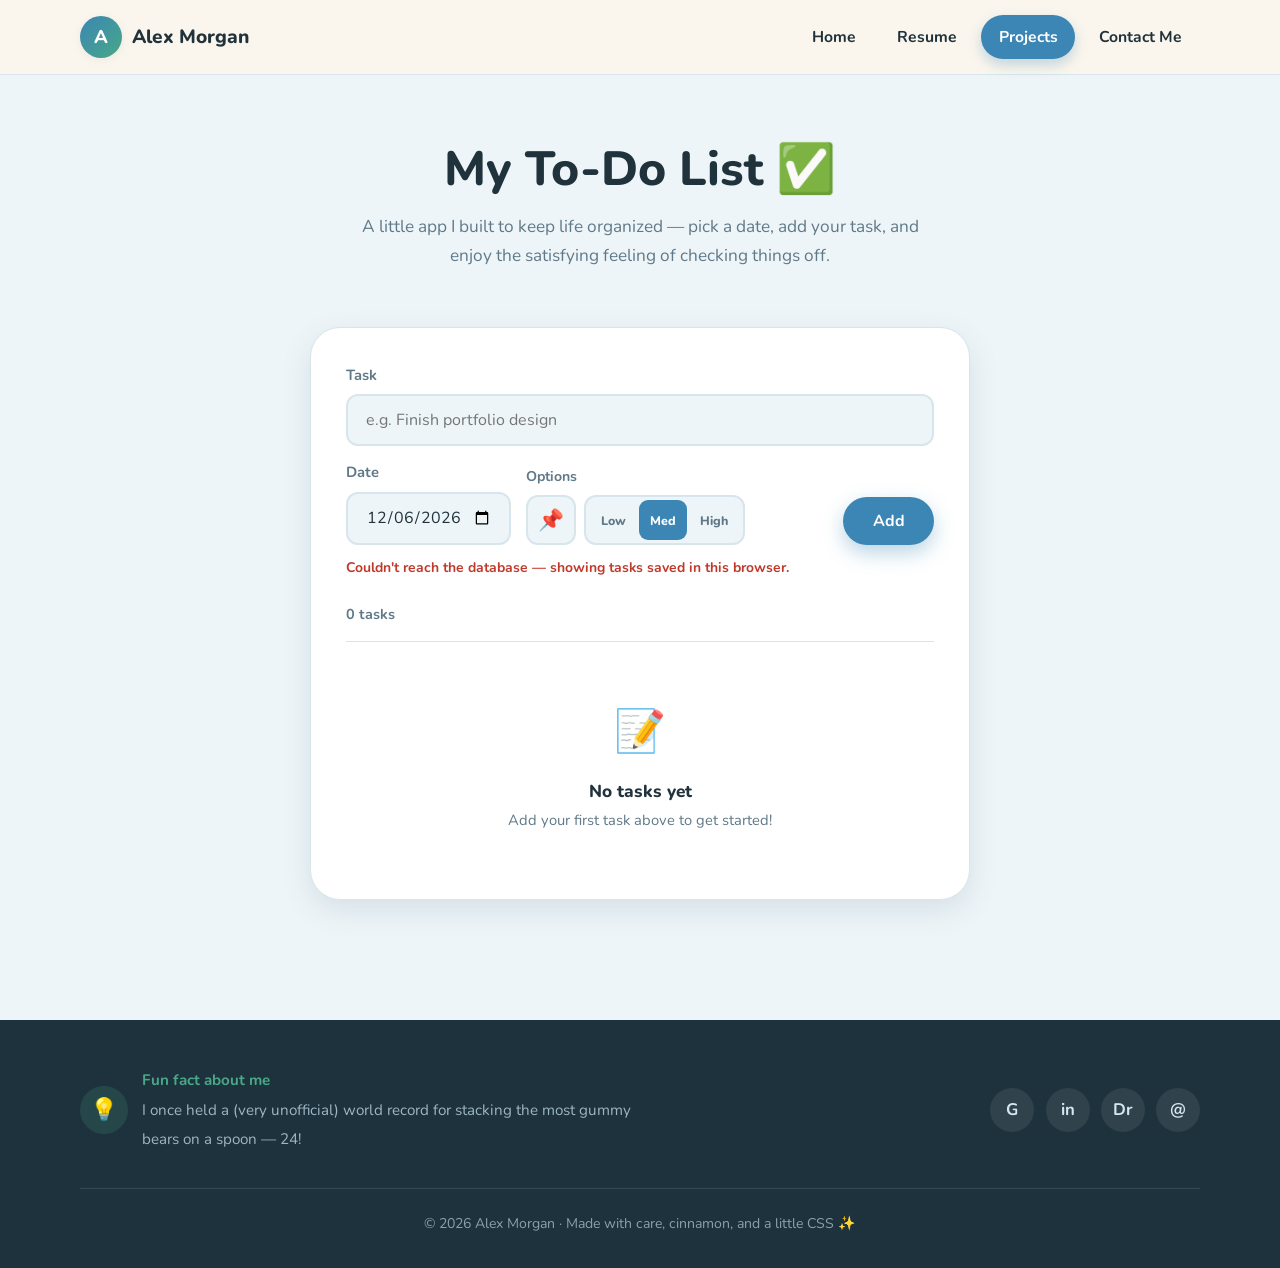
==== projects.html @ abf3d5d0 "Add files via upload" ====
<!DOCTYPE html>
<html lang="en">
<head>
  <meta charset="UTF-8" />
  <meta name="viewport" content="width=device-width, initial-scale=1.0" />
  <title>Projects — Alex Morgan</title>
  <meta name="description" content="A project by Alex Morgan — a clean, friendly to-do list app." />
  <link rel="preconnect" href="https://fonts.googleapis.com" />
  <link rel="preconnect" href="https://fonts.gstatic.com" crossorigin />
  <link href="https://fonts.googleapis.com/css2?family=Nunito:wght@400;600;700;800&display=swap" rel="stylesheet" />
  <link rel="stylesheet" href="style.css" />
  <link rel="icon" href="data:image/svg+xml,<svg xmlns='http://www.w3.org/2000/svg' viewBox='0 0 100 100'><text y='.9em' font-size='90'>🌊</text></svg>" />
</head>
<body>

  <!-- ============ Navbar ============ -->
  <header class="navbar">
    <div class="container navbar__inner">
      <a class="brand" href="index.html">
        <span class="brand__mark">A</span>
        Alex Morgan
      </a>
      <button class="nav-toggle" aria-label="Toggle navigation menu" aria-expanded="false" aria-controls="navLinks">
        <span></span>
      </button>
      <nav class="nav-links" id="navLinks">
        <a href="index.html">Home</a>
        <a href="resume.html">Resume</a>
        <a href="projects.html" class="active">Projects</a>
        <a href="contact.html">Contact Me</a>
      </nav>
    </div>
  </header>

  <main>
    <!-- ============ Page hero ============ -->
    <section class="page-hero">
      <div class="container reveal">
        <h1>My To-Do List ✅</h1>
        <p>
          A little app I built to keep life organized — pick a date, add your task, and enjoy the
          satisfying feeling of checking things off.
        </p>
      </div>
    </section>

    <section class="section" style="padding-top: 1rem;">
      <div class="container todo-wrap">

        <!-- ============ To-do card ============ -->
        <div class="todo-card reveal">

          <!-- Add-task form -->
          <form class="todo-form" id="todoForm" novalidate>
            <div class="todo-form__main">
              <div class="field todo-field-task">
                <label class="todo-label" for="todoInput">Task</label>
                <input
                  type="text"
                  id="todoInput"
                  placeholder="e.g. Finish portfolio design"
                  autocomplete="off"
                  maxlength="120" />
              </div>
              <div class="field todo-field-date">
                <label class="todo-label" for="todoDate">Date</label>
                <input type="date" id="todoDate" />
              </div>
              <div class="field todo-field-pickers">
                <span class="todo-label">Options</span>
                <div class="todo-pickers">
                  <div class="emoji-picker" id="emojiPicker">
                    <button
                      type="button"
                      class="emoji-picker__btn"
                      id="emojiBtn"
                      aria-haspopup="true"
                      aria-expanded="false"
                      aria-label="Task emoji: 📌 — change">📌</button>
                    <div class="emoji-picker__pop" id="emojiPop">
                      <button type="button" class="emoji-option is-selected" data-emoji="📌" aria-label="Pin">📌</button>
                      <button type="button" class="emoji-option" data-emoji="✅" aria-label="Check mark">✅</button>
                      <button type="button" class="emoji-option" data-emoji="🎯" aria-label="Target">🎯</button>
                      <button type="button" class="emoji-option" data-emoji="📚" aria-label="Books">📚</button>
                      <button type="button" class="emoji-option" data-emoji="💼" aria-label="Briefcase">💼</button>
                      <button type="button" class="emoji-option" data-emoji="🏠" aria-label="House">🏠</button>
                      <button type="button" class="emoji-option" data-emoji="🛒" aria-label="Shopping cart">🛒</button>
                      <button type="button" class="emoji-option" data-emoji="💪" aria-label="Flexed biceps">💪</button>
                      <button type="button" class="emoji-option" data-emoji="⏰" aria-label="Alarm clock">⏰</button>
                      <button type="button" class="emoji-option" data-emoji="🎨" aria-label="Art">🎨</button>
                      <button type="button" class="emoji-option" data-emoji="🎵" aria-label="Music">🎵</button>
                      <button type="button" class="emoji-option" data-emoji="💰" aria-label="Money bag">💰</button>
                      <button type="button" class="emoji-option" data-emoji="📞" aria-label="Phone">📞</button>
                      <button type="button" class="emoji-option" data-emoji="🧹" aria-label="Broom">🧹</button>
                      <button type="button" class="emoji-option" data-emoji="☕" aria-label="Coffee">☕</button>
                      <button type="button" class="emoji-option" data-emoji="🎁" aria-label="Gift">🎁</button>
                      <button type="button" class="emoji-option emoji-option--none" data-emoji="" aria-label="No emoji">None</button>
                    </div>
                  </div>
                  <div class="prio-picker" id="prioPicker" role="radiogroup" aria-label="Task priority">
                    <button type="button" class="prio-btn prio-btn--low" data-prio="low" role="radio" aria-checked="false">Low</button>
                    <button type="button" class="prio-btn prio-btn--medium is-selected" data-prio="medium" role="radio" aria-checked="true">Med</button>
                    <button type="button" class="prio-btn prio-btn--high" data-prio="high" role="radio" aria-checked="false">High</button>
                  </div>
                </div>
              </div>
              <button class="btn btn--primary todo-add-btn" type="submit">Add</button>
            </div>
            <p class="todo-error" id="todoError" role="alert"></p>
          </form>

          <!-- Summary -->
          <div class="todo-summary" id="todoSummary" aria-live="polite">
            <span id="todoCount">0 tasks</span>
          </div>

          <!-- Task list -->
          <ul class="todo-list" id="todoList"></ul>

          <!-- Empty state -->
          <div class="todo-empty" id="todoEmpty">
            <div class="todo-empty__icon">📝</div>
            <p>No tasks yet</p>
            <span>Add your first task above to get started!</span>
          </div>

        </div>
      </div>
    </section>
  </main>

  <!-- ============ Footer ============ -->
  <footer class="footer">
    <div class="container">
      <div class="footer__grid">
        <div class="footer__fact">
          <span class="icon">💡</span>
          <div>
            <strong>Fun fact about me</strong>
            <span>I once held a (very unofficial) world record for stacking the most gummy bears on a spoon — 24!</span>
          </div>
        </div>
        <div class="footer__social">
          <a href="https://github.com/" target="_blank" rel="noopener" aria-label="GitHub">G</a>
          <a href="https://www.linkedin.com/" target="_blank" rel="noopener" aria-label="LinkedIn">in</a>
          <a href="https://dribbble.com/" target="_blank" rel="noopener" aria-label="Dribbble">Dr</a>
          <a href="mailto:hello@alexmorgan.example" aria-label="Email">@</a>
        </div>
      </div>
      <p class="footer__bottom">© 2026 Alex Morgan · Made with care, cinnamon, and a little CSS ✨</p>
    </div>
  </footer>

  <script src="script.js"></script>
</body>
</html>
---- style.css ----
/* ============================================================
   Personal Website — Cool & Calm Theme
   Palette: ice blue, ocean blue, teal green, deep slate
   ============================================================ */

:root {
  --bg: #eef5f8;
  --bg-soft: #e0edf2;
  --surface: #ffffff;
  --primary: #3b86b4;
  --primary-dark: #2a6a90;
  --primary-tint: #dcebf4;
  --accent: #48a887;
  --accent-tint: #ddf0e8;
  --sage: #73a2a0;
  --text: #20333c;
  --text-muted: #607988;
  --border: #d8e5ec;
  --shadow-sm: 0 2px 10px rgba(33, 80, 105, 0.08);
  --shadow-md: 0 10px 30px rgba(33, 80, 105, 0.12);
  --shadow-lg: 0 18px 45px rgba(33, 80, 105, 0.18);
  --radius-sm: 12px;
  --radius-md: 20px;
  --radius-lg: 30px;
  --radius-pill: 999px;
  --max-width: 1120px;
  --nav-height: 74px;
}

/* ---------- Reset ---------- */
*,
*::before,
*::after {
  box-sizing: border-box;
  margin: 0;
  padding: 0;
}

html {
  scroll-behavior: smooth;
  scroll-padding-top: calc(var(--nav-height) + 16px);
}

body {
  font-family: "Nunito", "Segoe UI", system-ui, -apple-system, sans-serif;
  background-color: var(--bg);
  color: var(--text);
  line-height: 1.7;
  font-size: 1.05rem;
  -webkit-font-smoothing: antialiased;
  overflow-x: hidden;
}

img {
  max-width: 100%;
  display: block;
}

a {
  color: var(--primary-dark);
  text-decoration: none;
  transition: color 0.2s ease;
}

a:hover {
  color: var(--primary);
}

ul {
  list-style: none;
}

h1,
h2,
h3,
h4 {
  font-family: "Nunito", "Segoe UI", system-ui, sans-serif;
  font-weight: 800;
  line-height: 1.25;
  color: var(--text);
}

/* ---------- Layout helpers ---------- */
.container {
  width: min(100% - 2.5rem, var(--max-width));
  margin-inline: auto;
}

.section {
  padding: 5.5rem 0;
}

.section--alt {
  background: linear-gradient(180deg, var(--bg-soft), var(--bg));
}

.section-head {
  text-align: center;
  max-width: 620px;
  margin: 0 auto 3rem;
}

.section-head .eyebrow {
  display: inline-block;
  background: var(--primary-tint);
  color: var(--primary-dark);
  font-weight: 800;
  font-size: 0.82rem;
  letter-spacing: 0.08em;
  text-transform: uppercase;
  padding: 0.35rem 1rem;
  border-radius: var(--radius-pill);
  margin-bottom: 1rem;
}

.section-head h2 {
  font-size: clamp(1.7rem, 3.5vw, 2.4rem);
  margin-bottom: 0.75rem;
}

.section-head p {
  color: var(--text-muted);
}

/* ---------- Buttons ---------- */
.btn {
  display: inline-flex;
  align-items: center;
  gap: 0.5rem;
  font-family: inherit;
  font-weight: 700;
  font-size: 1rem;
  padding: 0.85rem 1.8rem;
  border-radius: var(--radius-pill);
  border: 2px solid transparent;
  cursor: pointer;
  transition: transform 0.2s ease, box-shadow 0.2s ease, background 0.2s ease;
}

.btn--primary {
  background: var(--primary);
  color: #fff;
  box-shadow: 0 8px 20px rgba(59, 134, 180, 0.35);
}

.btn--primary:hover {
  background: var(--primary-dark);
  color: #fff;
  transform: translateY(-2px);
  box-shadow: 0 12px 26px rgba(59, 134, 180, 0.42);
}

.btn--ghost {
  background: transparent;
  color: var(--primary-dark);
  border-color: var(--primary);
}

.btn--ghost:hover {
  background: var(--primary-tint);
  transform: translateY(-2px);
}

.btn--soft {
  background: var(--accent-tint);
  color: #9a6b1f;
}

.btn--soft:hover {
  background: var(--accent);
  color: #fff;
  transform: translateY(-2px);
}

/* ---------- Navbar ---------- */
.navbar {
  position: sticky;
  top: 0;
  z-index: 100;
  background: rgba(253, 246, 236, 0.85);
  backdrop-filter: blur(12px);
  -webkit-backdrop-filter: blur(12px);
  border-bottom: 1px solid var(--border);
}

.navbar__inner {
  height: var(--nav-height);
  display: flex;
  align-items: center;
  justify-content: space-between;
}

.brand {
  display: flex;
  align-items: center;
  gap: 0.65rem;
  font-weight: 800;
  font-size: 1.2rem;
  color: var(--text);
}

.brand__mark {
  width: 42px;
  height: 42px;
  border-radius: 50%;
  background: linear-gradient(135deg, var(--primary), var(--accent));
  display: grid;
  place-items: center;
  color: #fff;
  font-size: 1.15rem;
  font-weight: 800;
  box-shadow: var(--shadow-sm);
}

.brand:hover {
  color: var(--primary-dark);
}

.nav-links {
  display: flex;
  align-items: center;
  gap: 0.4rem;
}

.nav-links a {
  padding: 0.55rem 1.1rem;
  border-radius: var(--radius-pill);
  color: var(--text);
  font-weight: 700;
  font-size: 0.98rem;
}

.nav-links a:hover {
  background: var(--primary-tint);
  color: var(--primary-dark);
}

.nav-links a.active {
  background: var(--primary);
  color: #fff;
  box-shadow: 0 6px 14px rgba(59, 134, 180, 0.3);
}

.nav-toggle {
  display: none;
  background: none;
  border: none;
  cursor: pointer;
  width: 46px;
  height: 46px;
  border-radius: 14px;
  place-items: center;
}

.nav-toggle span {
  display: block;
  width: 24px;
  height: 3px;
  background: var(--text);
  border-radius: 3px;
  position: relative;
  transition: background 0.25s;
}

.nav-toggle span::before,
.nav-toggle span::after {
  content: "";
  position: absolute;
  left: 0;
  width: 24px;
  height: 3px;
  background: var(--text);
  border-radius: 3px;
  transition: transform 0.25s, top 0.25s;
}

.nav-toggle span::before {
  top: -8px;
}

.nav-toggle span::after {
  top: 8px;
}

.nav-toggle[aria-expanded="true"] span {
  background: transparent;
}

.nav-toggle[aria-expanded="true"] span::before {
  top: 0;
  transform: rotate(45deg);
}

.nav-toggle[aria-expanded="true"] span::after {
  top: 0;
  transform: rotate(-45deg);
}

/* ---------- Hero (homepage) ---------- */
.hero {
  padding: 4.5rem 0 5rem;
}

.hero__grid {
  display: grid;
  grid-template-columns: 1.25fr 0.9fr;
  align-items: center;
  gap: 3.5rem;
}

.hero__badge {
  display: inline-flex;
  align-items: center;
  gap: 0.5rem;
  background: var(--surface);
  border: 1px solid var(--border);
  padding: 0.45rem 1.1rem;
  border-radius: var(--radius-pill);
  font-size: 0.92rem;
  font-weight: 700;
  color: var(--text-muted);
  box-shadow: var(--shadow-sm);
  margin-bottom: 1.4rem;
}

.hero h1 {
  font-size: clamp(2.2rem, 5vw, 3.4rem);
  margin-bottom: 1.1rem;
}

.hero h1 .wave {
  display: inline-block;
  transform-origin: 70% 70%;
}

.hero h1 .highlight {
  color: var(--primary);
  position: relative;
  white-space: nowrap;
}

.hero h1 .highlight::after {
  content: "";
  position: absolute;
  left: 0;
  right: 0;
  bottom: 4px;
  height: 12px;
  background: var(--accent-tint);
  z-index: -1;
  border-radius: 6px;
}

.hero__intro {
  font-size: 1.12rem;
  color: var(--text-muted);
  max-width: 520px;
  margin-bottom: 2rem;
}

.hero__actions {
  display: flex;
  flex-wrap: wrap;
  gap: 0.9rem;
}

.hero__photo {
  position: relative;
  justify-self: center;
}

.hero__photo .blob {
  position: absolute;
  inset: -18px;
  background: linear-gradient(140deg, var(--primary-tint), var(--accent-tint));
  border-radius: 46% 54% 58% 42% / 48% 44% 56% 52%;
  animation: blob-morph 9s ease-in-out infinite;
}

.hero__photo img,
.hero__photo svg.avatar-fallback {
  position: relative;
  width: min(340px, 78vw);
  aspect-ratio: 1;
  border-radius: 50%;
  object-fit: cover;
  border: 7px solid var(--surface);
  box-shadow: var(--shadow-lg);
}

.hero__photo .chip {
  position: absolute;
  background: var(--surface);
  padding: 0.5rem 1rem;
  border-radius: var(--radius-pill);
  font-size: 0.88rem;
  font-weight: 700;
  box-shadow: var(--shadow-md);
  z-index: 2;
  display: flex;
  align-items: center;
  gap: 0.4rem;
}

.hero__photo .chip--1 {
  top: 8%;
  left: -8%;
  animation: floaty 4.5s ease-in-out infinite;
}

.hero__photo .chip--2 {
  bottom: 10%;
  right: -6%;
  animation: floaty 5.2s ease-in-out infinite 0.8s;
}

@keyframes blob-morph {
  0%, 100% { border-radius: 46% 54% 58% 42% / 48% 44% 56% 52%; }
  50% { border-radius: 58% 42% 44% 56% / 52% 58% 42% 48%; }
}

@keyframes floaty {
  0%, 100% { transform: translateY(0); }
  50% { transform: translateY(-10px); }
}

/* ---------- "Three things" cards ---------- */
.things-grid {
  display: grid;
  grid-template-columns: repeat(3, 1fr);
  gap: 1.6rem;
}

.thing-card {
  background: var(--surface);
  border: 1px solid var(--border);
  border-radius: var(--radius-md);
  padding: 2.2rem 1.8rem;
  text-align: center;
  box-shadow: var(--shadow-sm);
  transition: transform 0.25s ease, box-shadow 0.25s ease;
}

.thing-card:hover {
  transform: translateY(-6px);
  box-shadow: var(--shadow-md);
}

.thing-card__icon {
  width: 74px;
  height: 74px;
  margin: 0 auto 1.3rem;
  border-radius: 22px;
  display: grid;
  place-items: center;
  font-size: 2rem;
}

.thing-card:nth-child(1) .thing-card__icon { background: var(--primary-tint); }
.thing-card:nth-child(2) .thing-card__icon { background: var(--accent-tint); }
.thing-card:nth-child(3) .thing-card__icon { background: #d8ece5; }

.thing-card h3 {
  font-size: 1.2rem;
  margin-bottom: 0.6rem;
}

.thing-card p {
  color: var(--text-muted);
  font-size: 0.98rem;
}

/* ---------- Footer ---------- */
.footer {
  background: #1e323d;
  color: #d7e5ec;
  padding: 3rem 0 2rem;
  margin-top: 2rem;
}

.footer__grid {
  display: flex;
  flex-wrap: wrap;
  align-items: center;
  justify-content: space-between;
  gap: 1.5rem;
}

.footer__fact {
  display: flex;
  align-items: center;
  gap: 0.9rem;
  max-width: 560px;
}

.footer__fact .icon {
  flex-shrink: 0;
  width: 48px;
  height: 48px;
  border-radius: 50%;
  background: rgba(72, 168, 135, 0.18);
  display: grid;
  place-items: center;
  font-size: 1.4rem;
}

.footer__fact strong {
  display: block;
  color: var(--accent);
  font-size: 0.95rem;
  margin-bottom: 0.15rem;
}

.footer__fact span {
  font-size: 0.95rem;
  color: #9cb6c2;
}

.footer__social {
  display: flex;
  gap: 0.7rem;
}

.footer__social a {
  width: 44px;
  height: 44px;
  border-radius: 50%;
  background: rgba(255, 255, 255, 0.08);
  display: grid;
  place-items: center;
  color: #d7e5ec;
  font-size: 1.05rem;
  font-weight: 700;
  transition: background 0.2s, transform 0.2s;
}

.footer__social a:hover {
  background: var(--primary);
  color: #fff;
  transform: translateY(-3px);
}

.footer__bottom {
  text-align: center;
  margin-top: 2.2rem;
  padding-top: 1.4rem;
  border-top: 1px solid rgba(255, 255, 255, 0.1);
  font-size: 0.88rem;
  color: #88a1ad;
}

/* ---------- Page hero (sub-pages) ---------- */
.page-hero {
  padding: 4rem 0 2.5rem;
  text-align: center;
}

.page-hero h1 {
  font-size: clamp(2rem, 4.5vw, 3rem);
  margin-bottom: 0.8rem;
}

.page-hero p {
  color: var(--text-muted);
  max-width: 580px;
  margin: 0 auto;
  font-size: 1.08rem;
}

/* ---------- Resume page ---------- */
.resume-layout {
  display: grid;
  grid-template-columns: 1fr 2fr;
  gap: 2.5rem;
  align-items: start;
}

.resume-aside {
  display: flex;
  flex-direction: column;
  gap: 1.6rem;
  position: sticky;
  top: calc(var(--nav-height) + 24px);
}

.panel {
  background: var(--surface);
  border: 1px solid var(--border);
  border-radius: var(--radius-md);
  padding: 1.8rem;
  box-shadow: var(--shadow-sm);
}

.panel h3 {
  font-size: 1.1rem;
  margin-bottom: 1.1rem;
  display: flex;
  align-items: center;
  gap: 0.55rem;
}

.panel h3 .dot {
  width: 10px;
  height: 10px;
  border-radius: 50%;
  background: var(--primary);
}

.detail-list li {
  display: flex;
  gap: 0.75rem;
  padding: 0.55rem 0;
  font-size: 0.96rem;
  color: var(--text-muted);
  border-bottom: 1px dashed var(--border);
}

.detail-list li:last-child {
  border-bottom: none;
}

.detail-list .ic {
  flex-shrink: 0;
}

.detail-list strong {
  display: block;
  color: var(--text);
  font-weight: 700;
}

.skill-tags {
  display: flex;
  flex-wrap: wrap;
  gap: 0.55rem;
}

.skill-tags span {
  background: var(--primary-tint);
  color: var(--primary-dark);
  font-weight: 700;
  font-size: 0.85rem;
  padding: 0.35rem 0.9rem;
  border-radius: var(--radius-pill);
}

.skill-tags span.alt {
  background: var(--accent-tint);
  color: #9a6b1f;
}

.skill-bar {
  margin-bottom: 1rem;
}

.skill-bar__label {
  display: flex;
  justify-content: space-between;
  font-size: 0.9rem;
  font-weight: 700;
  margin-bottom: 0.35rem;
}

.skill-bar__track {
  height: 9px;
  background: var(--bg-soft);
  border-radius: var(--radius-pill);
  overflow: hidden;
}

.skill-bar__fill {
  height: 100%;
  width: 0;
  border-radius: var(--radius-pill);
  background: linear-gradient(90deg, var(--primary), var(--accent));
  transition: width 1s cubic-bezier(0.22, 1, 0.36, 1);
}

/* Timeline */
.timeline {
  position: relative;
  padding-left: 2rem;
}

.timeline::before {
  content: "";
  position: absolute;
  left: 7px;
  top: 6px;
  bottom: 6px;
  width: 3px;
  background: linear-gradient(var(--primary), var(--accent));
  border-radius: 3px;
}

.timeline__item {
  position: relative;
  margin-bottom: 2rem;
}

.timeline__item:last-child {
  margin-bottom: 0;
}

.timeline__item::before {
  content: "";
  position: absolute;
  left: -2rem;
  top: 7px;
  width: 17px;
  height: 17px;
  border-radius: 50%;
  background: var(--surface);
  border: 4px solid var(--primary);
  transform: translateX(0.5px);
}

.timeline__period {
  display: inline-block;
  font-size: 0.82rem;
  font-weight: 800;
  color: var(--primary-dark);
  background: var(--primary-tint);
  padding: 0.2rem 0.85rem;
  border-radius: var(--radius-pill);
  margin-bottom: 0.6rem;
}

.timeline__item h4 {
  font-size: 1.12rem;
  margin-bottom: 0.15rem;
}

.timeline__item .org {
  color: var(--text-muted);
  font-weight: 700;
  font-size: 0.95rem;
  margin-bottom: 0.55rem;
}

.timeline__item ul.bullets li {
  position: relative;
  padding-left: 1.2rem;
  color: var(--text-muted);
  font-size: 0.97rem;
  margin-bottom: 0.3rem;
}

.timeline__item ul.bullets li::before {
  content: "";
  position: absolute;
  left: 0;
  top: 0.62em;
  width: 7px;
  height: 7px;
  border-radius: 50%;
  background: var(--accent);
}

/* ---------- To-do app (Projects page) ---------- */
.todo-wrap {
  max-width: 660px;
}

.todo-card {
  background: var(--surface);
  border: 1px solid var(--border);
  border-radius: var(--radius-lg);
  padding: clamp(1.3rem, 4vw, 2.2rem);
  box-shadow: var(--shadow-md);
}

/* ---- Add form ---- */
.todo-form .field {
  margin-bottom: 0;
}

.todo-form__main {
  display: grid;
  grid-template-columns: 165px minmax(0, 1fr) auto;
  grid-template-areas:
    "task task task"
    "date pickers add";
  align-items: end;
  gap: 0.9rem;
}

.todo-field-task { grid-area: task; }
.todo-field-date { grid-area: date; }
.todo-field-pickers { grid-area: pickers; }
.todo-add-btn { grid-area: add; }

.todo-label {
  display: block;
  font-weight: 700;
  font-size: 0.88rem;
  color: var(--text-muted);
  margin-bottom: 0.4rem;
}

.todo-form input {
  width: 100%;
  font-family: inherit;
  font-size: 1rem;
  color: var(--text);
  background: var(--bg);
  border: 2px solid var(--border);
  border-radius: var(--radius-sm);
  padding: 0.78rem 1rem;
  transition: border-color 0.2s, box-shadow 0.2s;
}

.todo-form input:focus {
  outline: none;
  border-color: var(--primary);
  box-shadow: 0 0 0 4px var(--primary-tint);
}

/* ---- emoji picker ---- */
.todo-pickers {
  display: flex;
  align-items: center;
  gap: 0.55rem;
}

.emoji-picker {
  position: relative;
  flex-shrink: 0;
}

.emoji-picker__btn {
  width: 50px;
  height: 50px;
  font-family: inherit;
  font-size: 1.3rem;
  line-height: 1;
  background: var(--bg);
  border: 2px solid var(--border);
  border-radius: var(--radius-sm);
  cursor: pointer;
  display: grid;
  place-items: center;
  transition: border-color 0.2s, box-shadow 0.2s, transform 0.15s;
}

.emoji-picker__btn:hover {
  transform: scale(1.06);
}

.emoji-picker__btn:focus-visible {
  outline: none;
  border-color: var(--primary);
  box-shadow: 0 0 0 4px var(--primary-tint);
}

.emoji-picker__btn--empty {
  font-size: 1rem;
  font-weight: 800;
  color: var(--text-muted);
}

.emoji-picker__pop {
  position: absolute;
  top: calc(100% + 8px);
  left: 0;
  z-index: 40;
  display: none;
  grid-template-columns: repeat(6, 38px);
  gap: 2px;
  padding: 8px;
  background: var(--surface);
  border: 1px solid var(--border);
  border-radius: 14px;
  box-shadow: var(--shadow-md);
}

.emoji-picker__pop.open {
  display: grid;
  animation: todo-in 0.2s ease;
}

.emoji-option {
  width: 38px;
  height: 38px;
  font-family: inherit;
  font-size: 1.25rem;
  line-height: 1;
  background: transparent;
  border: none;
  border-radius: 10px;
  cursor: pointer;
  display: grid;
  place-items: center;
  transition: background 0.15s, transform 0.15s;
}

.emoji-option:hover {
  background: var(--primary-tint);
  transform: scale(1.12);
}

.emoji-option:focus-visible {
  outline: none;
  box-shadow: 0 0 0 3px var(--primary-tint);
}

.emoji-option.is-selected {
  background: var(--accent-tint);
  box-shadow: inset 0 0 0 2px var(--accent);
}

.emoji-option--none {
  font-size: 0.66rem;
  font-weight: 800;
  color: var(--text-muted);
}

/* ---- priority segmented control ---- */
.prio-picker {
  display: flex;
  align-items: center;
  gap: 2px;
  height: 50px;
  padding: 3px;
  background: var(--bg);
  border: 2px solid var(--border);
  border-radius: var(--radius-sm);
}

.prio-btn {
  height: 100%;
  padding: 0 0.7rem;
  font-family: inherit;
  font-size: 0.78rem;
  font-weight: 800;
  color: var(--text-muted);
  background: transparent;
  border: none;
  border-radius: 9px;
  cursor: pointer;
  transition: background 0.2s, color 0.2s;
}

.prio-btn:hover {
  color: var(--text);
}

.prio-btn:focus-visible {
  outline: none;
  box-shadow: 0 0 0 3px var(--primary-tint);
}

.prio-btn--low.is-selected {
  background: var(--sage);
  color: #fff;
}

.prio-btn--medium.is-selected {
  background: var(--primary);
  color: #fff;
}

.prio-btn--high.is-selected {
  background: #e07856;
  color: #fff;
}

.todo-add-btn {
  height: 48px;
  padding-inline: 1.7rem;
  white-space: nowrap;
}

.todo-error {
  display: none;
  color: #c0392b;
  font-size: 0.87rem;
  font-weight: 700;
  margin-top: 0.7rem;
}

.todo-error.show {
  display: block;
}

/* ---- Summary ---- */
.todo-summary {
  display: flex;
  justify-content: space-between;
  align-items: center;
  margin: 1.4rem 0 1rem;
  padding-bottom: 0.9rem;
  border-bottom: 1px solid var(--border);
  font-size: 0.9rem;
  font-weight: 700;
  color: var(--text-muted);
}

/* ---- Task list ---- */
.todo-list {
  display: flex;
  flex-direction: column;
  gap: 0.7rem;
}

.todo-item {
  display: flex;
  align-items: center;
  gap: 0.85rem;
  background: var(--bg);
  border: 1px solid var(--border);
  border-radius: var(--radius-sm);
  padding: 0.75rem 0.8rem 0.75rem 1rem;
  animation: todo-in 0.3s ease;
}

.todo-item--removing {
  animation: todo-out 0.28s ease forwards;
}

@keyframes todo-in {
  from { opacity: 0; transform: translateY(-8px); }
  to { opacity: 1; transform: translateY(0); }
}

@keyframes todo-out {
  from { opacity: 1; transform: translateX(0); }
  to { opacity: 0; transform: translateX(28px); }
}

/* custom checkbox */
.todo-check {
  position: relative;
  flex-shrink: 0;
  display: grid;
  place-items: center;
  padding: 10px;
  cursor: pointer;
}

.todo-check__input {
  position: absolute;
  inset: 0;
  z-index: 2;
  width: 100%;
  height: 100%;
  opacity: 0;
  cursor: pointer;
}

.todo-check__box {
  width: 26px;
  height: 26px;
  border-radius: 9px;
  border: 2.5px solid var(--primary);
  background: var(--surface);
  display: grid;
  place-items: center;
  transition: background 0.2s, border-color 0.2s, transform 0.15s;
}

.todo-check__box::after {
  content: "";
  width: 7px;
  height: 12px;
  border: solid #fff;
  border-width: 0 2.5px 2.5px 0;
  transform: rotate(45deg) scale(0.6);
  margin-top: -2px;
  opacity: 0;
  transition: opacity 0.15s, transform 0.15s;
}

.todo-check:hover .todo-check__box {
  transform: scale(1.08);
}

.todo-check__input:checked + .todo-check__box {
  background: var(--accent);
  border-color: var(--accent);
}

.todo-check__input:checked + .todo-check__box::after {
  opacity: 1;
  transform: rotate(45deg) scale(1);
}

.todo-check__input:focus-visible + .todo-check__box {
  box-shadow: 0 0 0 4px var(--primary-tint);
}

/* task text + date */
.todo-content {
  flex: 1;
  min-width: 0;
}

.todo-text {
  display: block;
  font-weight: 700;
  font-size: 1rem;
  line-height: 1.4;
  word-break: break-word;
  transition: color 0.2s;
}

.todo-date {
  display: inline-flex;
  align-items: center;
  gap: 0.3rem;
  font-size: 0.8rem;
  font-weight: 700;
  color: var(--text-muted);
}

/* date + priority meta row */
.todo-meta {
  display: flex;
  align-items: center;
  flex-wrap: wrap;
  gap: 0.3rem 0.55rem;
  margin-top: 0.15rem;
}

.todo-prio {
  display: inline-flex;
  align-items: center;
  gap: 0.25rem;
  font-size: 0.72rem;
  font-weight: 800;
  line-height: 1.5;
  padding: 0.1rem 0.55rem;
  border-radius: var(--radius-pill);
}

.todo-prio--low {
  background: var(--accent-tint);
  color: #2e7d64;
}

.todo-prio--medium {
  background: var(--primary-tint);
  color: var(--primary-dark);
}

.todo-prio--high {
  background: #fbe3da;
  color: #b5502f;
}

.todo-emoji {
  margin-right: 0.35rem;
}

.todo-item--done .todo-text {
  text-decoration: line-through;
  text-decoration-thickness: 2px;
  color: var(--text-muted);
}

.todo-item--done .todo-date {
  opacity: 0.65;
}

/* delete button */
.todo-delete {
  flex-shrink: 0;
  width: 38px;
  height: 38px;
  border-radius: 12px;
  border: none;
  background: transparent;
  color: var(--text-muted);
  font-size: 1.3rem;
  font-weight: 800;
  line-height: 1;
  cursor: pointer;
  display: grid;
  place-items: center;
  transition: background 0.2s, color 0.2s, transform 0.15s;
}

.todo-delete:hover {
  background: #f7dede;
  color: #c0392b;
  transform: scale(1.05);
}

/* ---- Empty state ---- */
.todo-empty {
  text-align: center;
  padding: 2.4rem 1rem 1.8rem;
}

.todo-empty.is-hidden {
  display: none;
}

.todo-empty__icon {
  font-size: 2.6rem;
  margin-bottom: 0.6rem;
}

.todo-empty p {
  font-weight: 800;
  font-size: 1.08rem;
}

.todo-empty span {
  color: var(--text-muted);
  font-size: 0.92rem;
}

/* ---- To-do app on phones ---- */
@media (max-width: 560px) {
  .todo-form__main {
    grid-template-columns: 1fr;
    grid-template-areas:
      "task"
      "date"
      "pickers"
      "add";
    gap: 0.8rem;
  }

  .todo-pickers {
    width: 100%;
  }

  .prio-picker {
    flex: 1;
  }

  .prio-btn {
    flex: 1;
    padding: 0 0.4rem;
  }

  .emoji-picker__pop {
    grid-template-columns: repeat(6, 34px);
  }

  .emoji-option {
    width: 34px;
    height: 34px;
  }

  .todo-add-btn {
    width: 100%;
    justify-content: center;
  }

  .todo-item {
    padding: 0.7rem 0.6rem 0.7rem 0.85rem;
    gap: 0.65rem;
  }

  .todo-delete {
    width: 42px;
    height: 42px;
  }
}

/* ---------- Contact page ---------- */
.contact-grid {
  display: grid;
  grid-template-columns: 0.9fr 1.1fr;
  gap: 2.5rem;
  align-items: start;
}

.contact-info {
  display: flex;
  flex-direction: column;
  gap: 1.1rem;
}

.contact-item {
  display: flex;
  align-items: center;
  gap: 1.1rem;
  background: var(--surface);
  border: 1px solid var(--border);
  border-radius: var(--radius-md);
  padding: 1.3rem 1.5rem;
  box-shadow: var(--shadow-sm);
  transition: transform 0.2s ease, box-shadow 0.2s ease;
}

.contact-item:hover {
  transform: translateX(5px);
  box-shadow: var(--shadow-md);
}

.contact-item__icon {
  flex-shrink: 0;
  width: 54px;
  height: 54px;
  border-radius: 18px;
  display: grid;
  place-items: center;
  font-size: 1.45rem;
  background: var(--primary-tint);
}

.contact-item:nth-child(2) .contact-item__icon { background: var(--accent-tint); }
.contact-item:nth-child(3) .contact-item__icon { background: #d8ece5; }

.contact-item strong {
  display: block;
  font-size: 0.9rem;
  color: var(--text-muted);
}

.contact-item a,
.contact-item span.value {
  font-weight: 700;
  color: var(--text);
  font-size: 1.02rem;
}

.contact-item a:hover {
  color: var(--primary-dark);
}

.contact-form-card {
  background: var(--surface);
  border: 1px solid var(--border);
  border-radius: var(--radius-lg);
  padding: 2.4rem;
  box-shadow: var(--shadow-md);
}

.contact-form-card h3 {
  font-size: 1.35rem;
  margin-bottom: 0.4rem;
}

.contact-form-card > p {
  color: var(--text-muted);
  font-size: 0.97rem;
  margin-bottom: 1.6rem;
}

.form-row {
  display: grid;
  grid-template-columns: 1fr 1fr;
  gap: 1.1rem;
}

.field {
  margin-bottom: 1.1rem;
}

.field label {
  display: block;
  font-weight: 700;
  font-size: 0.92rem;
  margin-bottom: 0.4rem;
}

.field input,
.field textarea {
  width: 100%;
  font-family: inherit;
  font-size: 1rem;
  color: var(--text);
  background: var(--bg);
  border: 2px solid var(--border);
  border-radius: var(--radius-sm);
  padding: 0.8rem 1.1rem;
  transition: border-color 0.2s, box-shadow 0.2s;
}

.field textarea {
  resize: vertical;
  min-height: 130px;
}

.field input:focus,
.field textarea:focus {
  outline: none;
  border-color: var(--primary);
  box-shadow: 0 0 0 4px var(--primary-tint);
}

.field input.invalid,
.field textarea.invalid {
  border-color: #d9534f;
  box-shadow: 0 0 0 4px rgba(217, 83, 79, 0.12);
}

.field .error-msg {
  display: none;
  color: #c0392b;
  font-size: 0.83rem;
  font-weight: 700;
  margin-top: 0.3rem;
}

.field.has-error .error-msg {
  display: block;
}

.form-note {
  font-size: 0.85rem;
  color: var(--text-muted);
  margin-top: 0.9rem;
}

.form-success {
  display: none;
  text-align: center;
  padding: 2.5rem 1rem;
}

.form-success.show {
  display: block;
  animation: pop-in 0.4s ease;
}

.form-success .check {
  width: 84px;
  height: 84px;
  margin: 0 auto 1.2rem;
  border-radius: 50%;
  background: #e4efe0;
  display: grid;
  place-items: center;
  font-size: 2.4rem;
}

.form-success h4 {
  font-size: 1.4rem;
  margin-bottom: 0.5rem;
}

.form-success p {
  color: var(--text-muted);
}

@keyframes pop-in {
  from { opacity: 0; transform: scale(0.9); }
  to { opacity: 1; transform: scale(1); }
}

/* ---------- Scroll reveal ---------- */
.reveal {
  opacity: 0;
  transform: translateY(26px);
  transition: opacity 0.6s ease, transform 0.6s ease;
}

.reveal.in-view {
  opacity: 1;
  transform: none;
}

@media (prefers-reduced-motion: reduce) {
  html { scroll-behavior: auto; }
  .reveal { opacity: 1; transform: none; transition: none; }
  .hero__photo .blob,
  .hero__photo .chip,
  .hero h1 .wave { animation: none !important; }
}

/* ---------- Responsive: tablet ---------- */
@media (max-width: 960px) {
  .hero__grid {
    grid-template-columns: 1fr;
    text-align: center;
    gap: 3rem;
  }

  .hero__intro {
    margin-inline: auto;
  }

  .hero__actions {
    justify-content: center;
  }

  .hero__photo {
    order: -1;
  }

  .things-grid {
    grid-template-columns: repeat(2, 1fr);
  }

  .resume-layout {
    grid-template-columns: 1fr;
  }

  .resume-aside {
    position: static;
    display: grid;
    grid-template-columns: repeat(2, 1fr);
  }

  .contact-grid {
    grid-template-columns: 1fr;
  }
}

/* ---------- Responsive: phone ---------- */
@media (max-width: 680px) {
  .section {
    padding: 4rem 0;
  }

  .nav-toggle {
    display: grid;
  }

  .nav-links {
    position: absolute;
    top: var(--nav-height);
    left: 0;
    right: 0;
    flex-direction: column;
    align-items: stretch;
    gap: 0.3rem;
    background: var(--surface);
    border-bottom: 1px solid var(--border);
    padding: 1rem 1.25rem 1.4rem;
    box-shadow: var(--shadow-md);
    transform: translateY(-12px);
    opacity: 0;
    visibility: hidden;
    transition: transform 0.25s ease, opacity 0.25s ease, visibility 0.25s;
  }

  .nav-links.open {
    transform: translateY(0);
    opacity: 1;
    visibility: visible;
  }

  .nav-links a {
    padding: 0.8rem 1.2rem;
  }

  .things-grid {
    grid-template-columns: 1fr;
  }

  .resume-aside {
    grid-template-columns: 1fr;
  }

  .form-row {
    grid-template-columns: 1fr;
    gap: 0;
  }

  .contact-form-card {
    padding: 1.7rem 1.4rem;
  }

  .footer__grid {
    flex-direction: column;
    align-items: flex-start;
  }

  .hero__photo .chip--1 {
    left: -2%;
  }

  .hero__photo .chip--2 {
    right: -2%;
  }
}
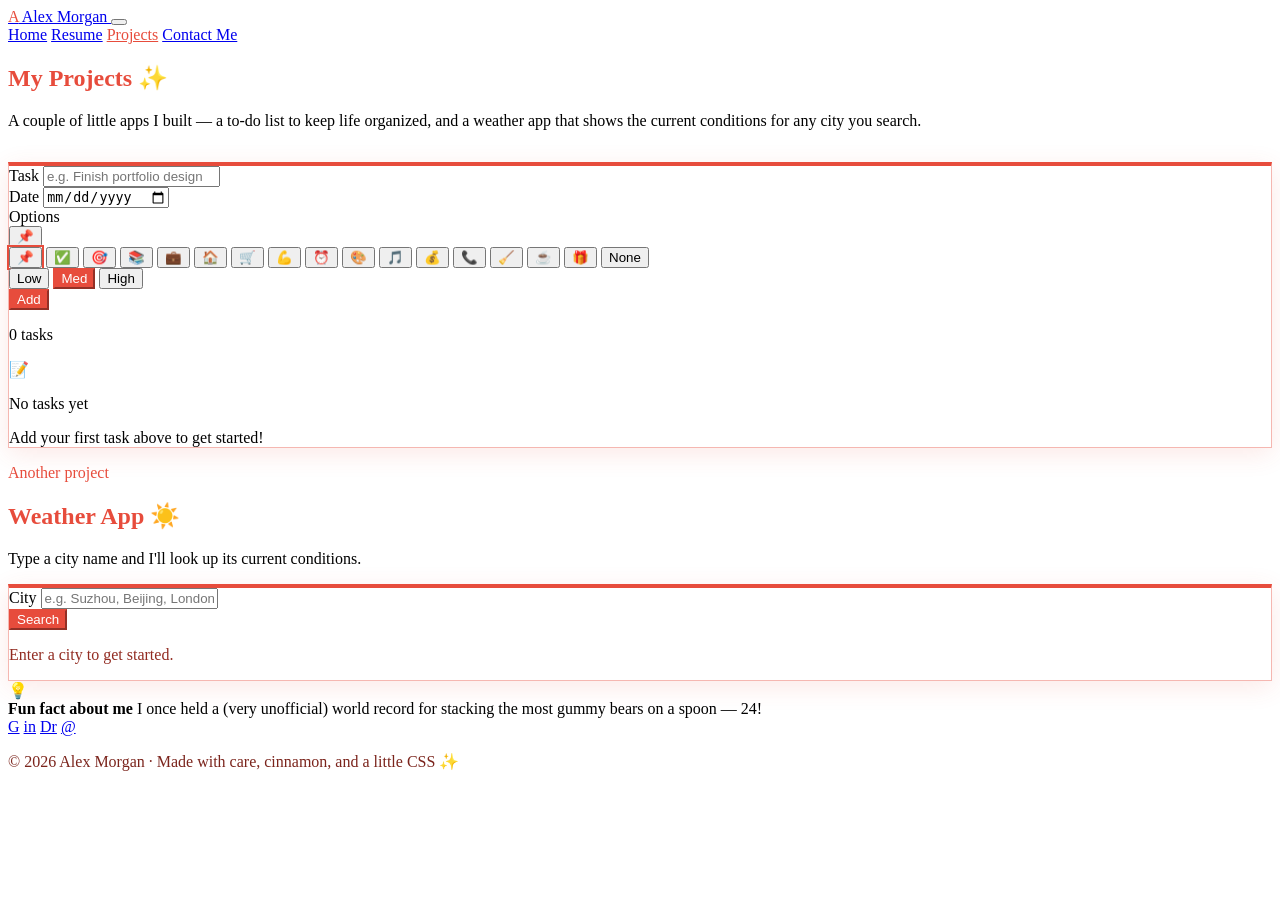
==== commit 860a0d1a: "Add files via upload" ====
--- a/projects.html
+++ b/projects.html
@@ -8,8 +8,39 @@
   <link rel="preconnect" href="https://fonts.googleapis.com" />
   <link rel="preconnect" href="https://fonts.gstatic.com" crossorigin />
   <link href="https://fonts.googleapis.com/css2?family=Nunito:wght@400;600;700;800&display=swap" rel="stylesheet" />
-  <link rel="stylesheet" href="style.css" />
+  <link rel="stylesheet" href="css/style.css" />
   <link rel="icon" href="data:image/svg+xml,<svg xmlns='http://www.w3.org/2000/svg' viewBox='0 0 100 100'><text y='.9em' font-size='90'>🌊</text></svg>" />
+  <!-- ============ 红色主题全覆盖 ============ -->
+  <style>
+    :root { --accent-red: #e74c3c; --accent-red-soft: rgba(231,76,60,0.12); }
+    /* 标题全部红 */
+    h1, h2 { color: var(--accent-red) !important; }
+    /* 品牌字母 A */
+    .brand__mark { color: var(--accent-red) !important; }
+    /* 导航当前页 + hover */
+    .nav-links a.active { color: var(--accent-red) !important; border-bottom-color: var(--accent-red) !important; }
+    .nav-links a:hover { color: var(--accent-red) !important; }
+    /* 按钮 */
+    .btn--primary { background: var(--accent-red) !important; border-color: var(--accent-red) !important; color: #fff !important; }
+    .btn--primary:hover { background: #c0392b !important; border-color: #c0392b !important; }
+    /* 卡片顶边 + 边框 */
+    .todo-card, .weather-card { border: 1px solid #f5b7b1 !important; border-top: 4px solid var(--accent-red) !important; box-shadow: 0 6px 24px var(--accent-red-soft) !important; }
+    /* 空状态图标 */
+    .todo-empty__icon { color: var(--accent-red); }
+    /* 天气状态小字 */
+    .weather-status { color: #922b21; }
+    /* 优先级选中态 */
+    .prio-btn.is-selected { background: var(--accent-red) !important; color: #fff !important; border-color: var(--accent-red) !important; }
+    /* emoji 弹窗选中 */
+    .emoji-option.is-selected { outline: 2px solid var(--accent-red); }
+    /* 页脚点缀 */
+    .footer__fact .icon { color: var(--accent-red); }
+    .footer__bottom { color: #7b241c; }
+    /* 错误提示 */
+    .todo-error { color: var(--accent-red) !important; }
+    /* eyebrow 小标签 */
+    .eyebrow { color: var(--accent-red) !important; }
+  </style>
 </head>
 <body>
 
@@ -36,10 +67,10 @@
     <!-- ============ Page hero ============ -->
     <section class="page-hero">
       <div class="container reveal">
-        <h1>My To-Do List ✅</h1>
+        <h1>My Projects ✨</h1>
         <p>
-          A little app I built to keep life organized — pick a date, add your task, and enjoy the
-          satisfying feeling of checking things off.
+          A couple of little apps I built — a to-do list to keep life organized, and a weather app
+          that shows the current conditions for any city you search.
         </p>
       </div>
     </section>
@@ -127,6 +158,44 @@
         </div>
       </div>
     </section>
+
+    <!-- ============ Weather app ============ -->
+    <section class="section" style="padding-top: 1rem;">
+      <div class="container weather-wrap">
+        <div class="section-head reveal">
+          <span class="eyebrow">Another project</span>
+          <h2>Weather App ☀️</h2>
+          <p>Type a city name and I'll look up its current conditions.</p>
+        </div>
+
+        <div class="weather-card reveal">
+          <form class="weather-form" id="weatherForm" novalidate>
+            <div class="weather-field">
+              <label class="weather-label" for="weatherInput">City</label>
+              <input
+                type="text"
+                id="weatherInput"
+                placeholder="e.g. Suzhou, Beijing, London"
+                autocomplete="off" />
+            </div>
+            <button class="btn btn--primary weather-btn" type="submit">Search</button>
+          </form>
+
+          <p class="weather-status" id="weatherStatus" role="status" aria-live="polite">
+            Enter a city to get started.
+          </p>
+
+          <div class="weather-result" id="weatherResult" hidden>
+            <span class="weather-icon" id="weatherIcon" aria-hidden="true">🌤️</span>
+            <div class="weather-info">
+              <span class="weather-city" id="weatherCity">—</span>
+              <span class="weather-temp" id="weatherTemp">—</span>
+              <span class="weather-cond" id="weatherCond">—</span>
+            </div>
+          </div>
+        </div>
+      </div>
+    </section>
   </main>
 
   <!-- ============ Footer ============ -->
@@ -151,6 +220,6 @@
     </div>
   </footer>
 
-  <script src="script.js"></script>
+  <script src="js/script.js"></script>
 </body>
-</html>
+</html>
